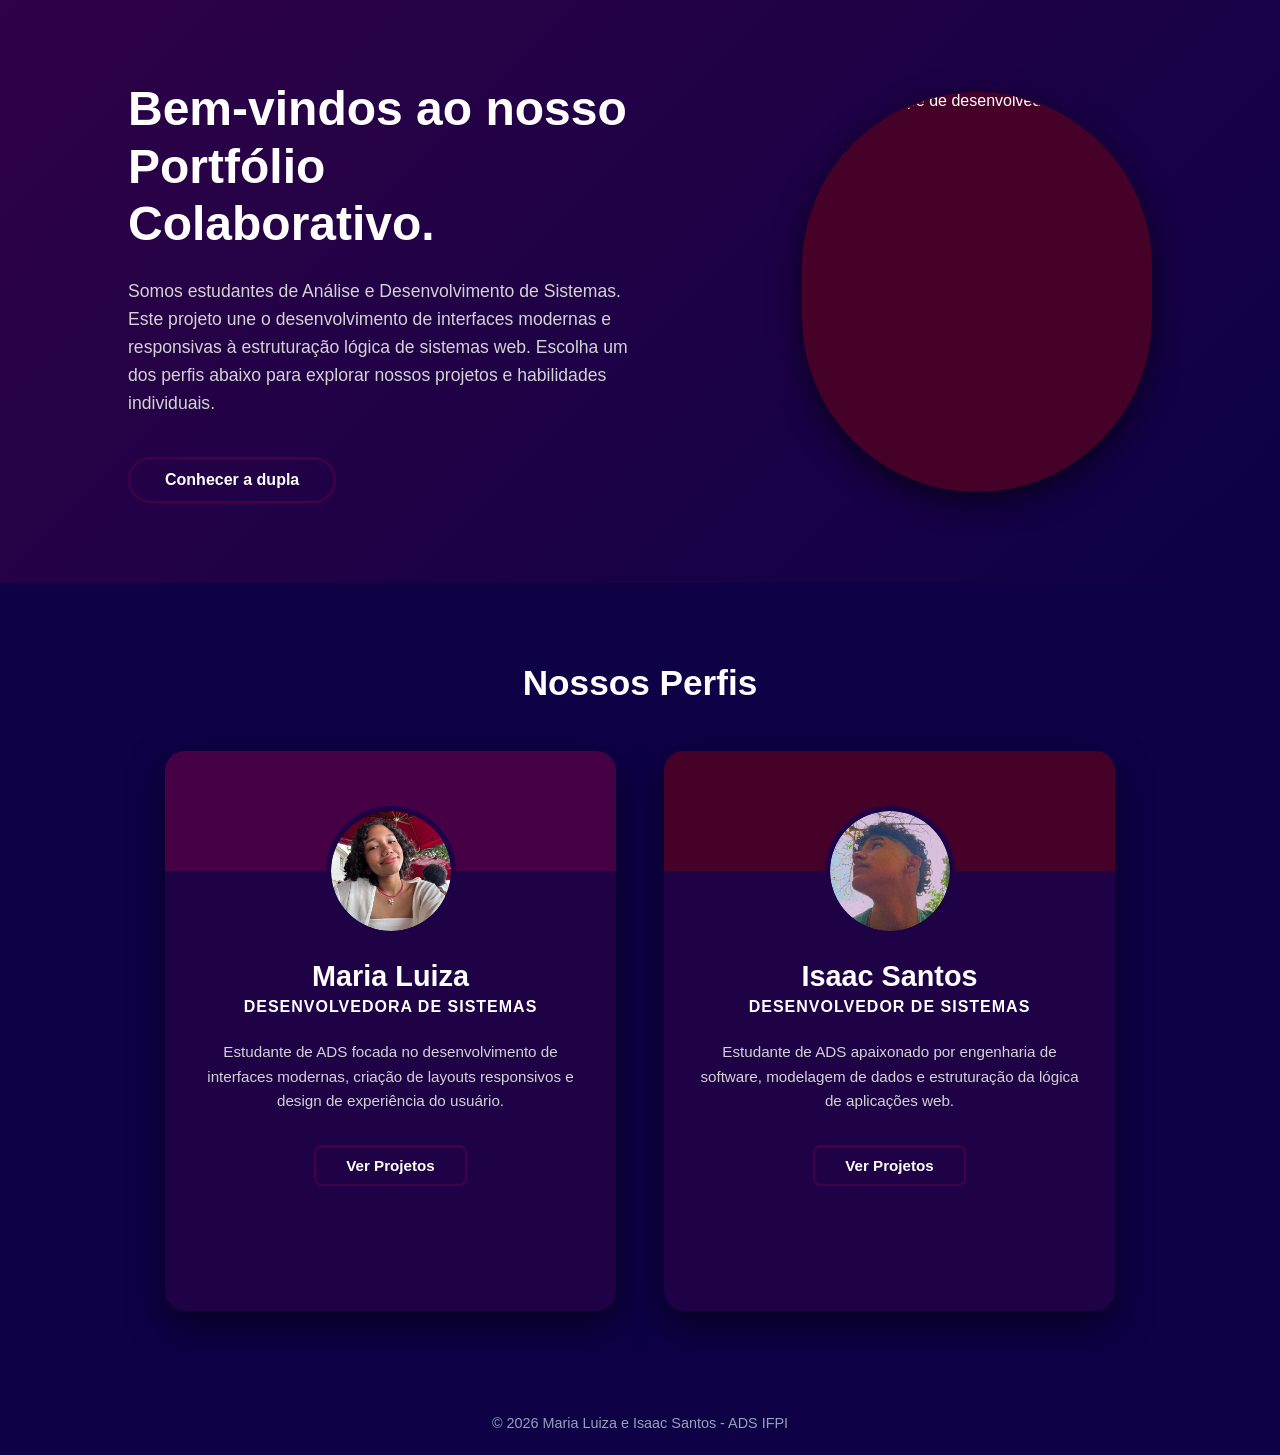
==== index.html @ f09e5b9e "Merge branch 'main' of https://github.com/Isaacst07/portifolio" ====
<!doctype html>
<html lang="pt-br">
  <head>
    <meta charset="UTF-8" />
    <meta name="viewport" content="width=device-width, initial-scale=1.0" />
    <title>Portfólio</title>
    <link rel="stylesheet" href="css/style.css" />
  </head>
  <body>
    <main>
      <section class="hero-section">
        <div class="hero-text">
          <h1>Bem-vindos ao nosso Portfólio Colaborativo.</h1>
          <p>
            Somos estudantes de Análise e Desenvolvimento de Sistemas. Este
            projeto une o desenvolvimento de interfaces modernas e responsivas à
            estruturação lógica de sistemas web. Escolha um dos perfis abaixo
            para explorar nossos projetos e habilidades individuais.
          </p>
          <a href="#dupla-card" class="btn-contato">Conhecer a dupla</a>
        </div>

        <div class="hero-img">
          <div class="fundo-oval">
            <img
              src="img/equipe.jpeg"
              alt="Foto da equipe de desenvolvedores"
            />
          </div>
        </div>
      </section>

      <section id="dupla-card" class="section-card">
        <h2>Nossos Perfis</h2>

        <div class="container-cards">
          <article class="card-perfil">
            <div class="banner-card maria-banner"></div>

            <div class="foto-perfil">
              <img src="img/malu_perfil.jpg" alt="Foto de Maria Luiza" />
            </div>

            <div class="info-card">
              <h3>Maria Luiza</h3>
              <span class="area-atuacao">Desenvolvedora de Sistemas</span>
              <p>
                Estudante de ADS focada no desenvolvimento de interfaces
                modernas, criação de layouts responsivos e design de experiência
                do usuário.
              </p>
              <a
                href="portifolio-maria/portifolio-maria.html"
                class="btn-entrar"
                >Ver Projetos</a
              >
            </div>
          </article>

          <article class="card-perfil">
            <div class="banner-card isaac-banner"></div>

            <div class="foto-perfil">
              <img src="img/isaac_perfil.jpg" alt="Foto de Isaac" />
            </div>

            <div class="info-card">
              <h3>Isaac Santos</h3>
              <span class="area-atuacao">Desenvolvedor de Sistemas</span>
              <p>
                Estudante de ADS apaixonado por engenharia de software,
                modelagem de dados e estruturação da lógica de aplicações web.
              </p>
              <a
                href="portifolio-isaac/portifolio-isaac.html"
                class="btn-entrar"
                >Ver Projetos</a
              >
            </div>
          </article>
        </div>
      </section>
    </main>

    <footer class="rodape">
      <p>&copy; 2026 Maria Luiza e Isaac Santos - ADS IFPI</p>
    </footer>
  </body>
</html>
---- css/style.css ----
:root {
  --cor-branca: #ffffff;
  --cor-fundo-principal: #0e0146;
  --cor-fundo-card: #1f0146;
  --cor-gradiente-inicio: #2f0146;
  --cor-destaque-1: #460146;
  --cor-destaque-2: #460128;
  --cor-texto-secundario: #d3d3d3;
  --cor-texto-rodape: #94a3b8;
}

* {
  margin: 0;
  padding: 0;
  box-sizing: border-box;
  font-family: "Segoe UI", Tahoma, Geneva, Verdana, sans-serif;
}

body {
  background-color: var(--cor-fundo-principal);
  color: var(--cor-branca);
}

.hero-section {
  background: linear-gradient(
    135deg,
    var(--cor-gradiente-inicio) 0%,
    var(--cor-fundo-principal) 100%
  );
  display: flex;
  align-items: center;
  justify-content: space-between;
  padding: 5rem 10%;
  min-height: 60vh;
}

.hero-text {
  flex: 1;
  max-width: 500px;
}

.hero-text h1 {
  font-size: 3rem;
  line-height: 1.2;
  margin-bottom: 1.5rem;
  font-weight: 800;
  color: var(--cor-branca);
}

.hero-text p {
  font-size: 1.1rem;
  line-height: 1.6;
  margin-bottom: 2.5rem;
  color: var(--cor-texto-secundario);
}

.btn-contato {
  display: inline-block;
  padding: 12px 35px;
  border: 2px solid var(--cor-destaque-1);
  border-radius: 50px;
  color: var(--cor-branca);
  text-decoration: none;
  font-weight: bold;
  transition: all 0.3s ease;
}

.btn-contato:hover {
  background-color: var(--cor-destaque-1);
  color: var(--cor-branca);
  box-shadow: 0 0 20px rgba(70, 1, 70, 0.4);
}

.hero-img {
  flex: 1;
  display: flex;
  justify-content: flex-end;
}

.fundo-oval {
  width: 350px;
  height: 400px;
  background-color: var(--cor-destaque-2);
  border-radius: 200px 200px 200px 200px;
  display: flex;
  align-items: center;
  justify-content: center;
  overflow: hidden;
  box-shadow: 0 10px 30px rgba(0, 0, 0, 0.6);
}

.fundo-oval img {
  width: 100%;
  height: 100%;
  object-fit: cover;
}

.section-card {
  padding: 5rem 10%;
  text-align: center;
  background-color: var(--cor-fundo-principal);
}

.section-card h2 {
  color: var(--cor-branca);
  font-size: 2.2rem;
  margin-bottom: 3rem;
  font-weight: 700;
}

.container-cards {
  display: flex;
  justify-content: center;
  gap: 3rem;
  max-width: 950px;
  margin: 0 auto;
}

.card-perfil {
  flex: 1;
  background-color: var(--cor-fundo-card);
  border-radius: 20px;
  height: 35rem;
  overflow: hidden;
  box-shadow: 0 15px 35px rgba(0, 0, 0, 0.5);
  position: relative;
  padding-bottom: 2.5rem;
  transition:
    transform 0.3s ease,
    box-shadow 0.3s ease;
}

.card-perfil:hover {
  transform: translateY(-8px);
  box-shadow: 0 25px 45px rgba(0, 0, 0, 0.7);
}

.banner-card {
  height: 120px;
  width: 100%;
}

.maria-banner {
  background-color: var(--cor-destaque-1);
}

.isaac-banner {
  background-color: var(--cor-destaque-2);
}

.foto-perfil {
  width: 130px;
  height: 130px;
  border-radius: 50%;
  border: 5px solid var(--cor-fundo-card);
  overflow: hidden;
  margin: -65px auto 1.5rem auto;
  position: relative;
  z-index: 2;
  background-color: var(--cor-fundo-principal);
}

.foto-perfil img {
  width: 100%;
  height: 100%;
  object-fit: cover;
}

.info-card {
  padding: 0 2rem;
  color: var(--cor-branca);
}

.info-card h3 {
  font-size: 1.8rem;
  font-weight: 700;
  margin-bottom: 0.3rem;
}

.area-atuacao {
  display: block;
  font-size: 1rem;
  color: var(--cor-branca);
  font-weight: 600;
  margin-bottom: 1.5rem;
  text-transform: uppercase;
  letter-spacing: 1px;
}

.info-card p {
  font-size: 0.95rem;
  line-height: 1.6;
  color: var(--cor-texto-secundario);
  margin-bottom: 2rem;
  min-height: 70px;
}

.btn-entrar {
  display: inline-block;
  text-decoration: none;
  color: var(--cor-branca);
  border: 2px solid var(--cor-destaque-1);
  padding: 10px 30px;
  font-weight: bold;
  border-radius: 8px;
  font-size: 0.95rem;
  transition: all 0.3s ease;
}

.btn-entrar:hover {
  background-color: var(--cor-destaque-1);
  color: var(--cor-branca);
}

.rodape {
  text-align: center;
  padding: 1.5rem;
  background-color: var(--cor-fundo-principal);
  color: var(--cor-texto-rodape);
  font-size: 0.9rem;
}

img {
  width: 120px;
  height: 120px;
  border-radius: 50%;
  object-fit: cover;
}

@media (max-width: 768px) {
  .hero-section {
    flex-direction: column;
    text-align: center;
    padding: 3rem 5%;
  }

  .hero-text {
    margin-bottom: 3rem;
  }

  .hero-img {
    justify-content: center;
  }

  .container-cards {
    flex-direction: column;
    gap: 4rem;
    padding: 0 1rem;
  }

  .card-perfil {
    max-width: 450px;
    margin: 0 auto;
    width: 100%;
  }
}
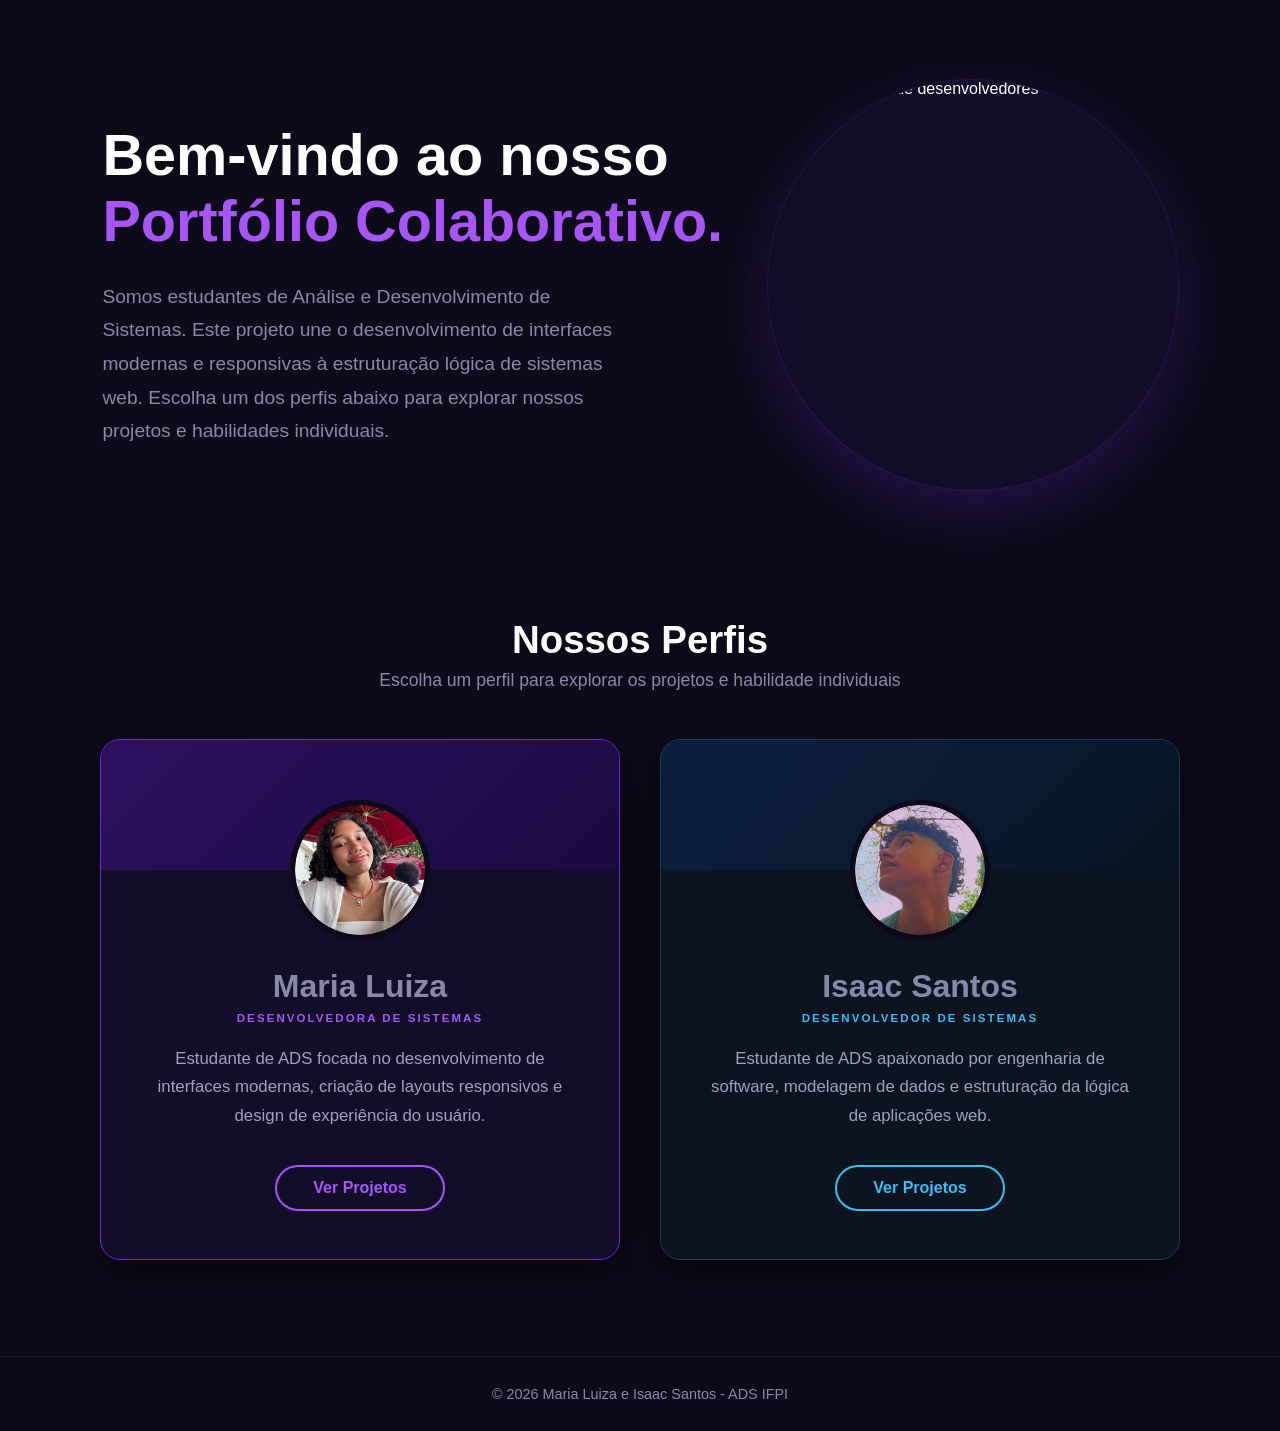
==== commit 0502f69e: ":sparkles: feat: Modficações na estrutura HTML e no estilo do CSS da página home" ====
--- a/index.html
+++ b/index.html
@@ -10,14 +10,13 @@
     <main>
       <section class="hero-section">
         <div class="hero-text">
-          <h1>Bem-vindos ao nosso Portfólio Colaborativo.</h1>
+          <h1>Bem-vindo ao nosso <br /><span>Portfólio Colaborativo.</span></h1>
           <p>
             Somos estudantes de Análise e Desenvolvimento de Sistemas. Este
             projeto une o desenvolvimento de interfaces modernas e responsivas à
             estruturação lógica de sistemas web. Escolha um dos perfis abaixo
             para explorar nossos projetos e habilidades individuais.
           </p>
-          <a href="#dupla-card" class="btn-contato">Conhecer a dupla</a>
         </div>
 
         <div class="hero-img">
@@ -32,6 +31,9 @@
 
       <section id="dupla-card" class="section-card">
         <h2>Nossos Perfis</h2>
+        <h3>
+          Escolha um perfil para explorar os projetos e habilidade individuais
+        </h3>
 
         <div class="container-cards">
           <article class="card-perfil">
--- a/css/style.css
+++ b/css/style.css
@@ -1,92 +1,91 @@
-:root {
-  --cor-branca: #ffffff;
-  --cor-fundo-principal: #0e0146;
-  --cor-fundo-card: #1f0146;
-  --cor-gradiente-inicio: #2f0146;
-  --cor-destaque-1: #460146;
-  --cor-destaque-2: #460128;
-  --cor-texto-secundario: #d3d3d3;
-  --cor-texto-rodape: #94a3b8;
-}
-
-* {
+*,
+*::before,
+*::after {
+  box-sizing: border-box;
   margin: 0;
   padding: 0;
-  box-sizing: border-box;
-  font-family: "Segoe UI", Tahoma, Geneva, Verdana, sans-serif;
+}
+
+:root {
+  --bg-main: #0d0b1a;
+  --bg-card-purple: #120e2a;
+  --bg-card-blue: #0c1420;
+
+  --text-white: #ffffff;
+  --text-muted: #8888aa;
+  --text-label: #9b59b6;
+
+  --accent-purple: #a855f7;
+  --dot-pink: #e040fb;
+  --dot-cyan: #00bcd4;
+
+  --border-purple: #6d28d9;
+  --border-blue: #1e3a5f;
+
+  --font: "Space Grotesk", sans-serif;
 }
 
 body {
-  background-color: var(--cor-fundo-principal);
-  color: var(--cor-branca);
+  background-color: var(--bg-main);
+  color: var(--text-white);
+  font-family: var(--font);
+  min-height: 100vh;
 }
 
 .hero-section {
-  background: linear-gradient(
-    135deg,
-    var(--cor-gradiente-inicio) 0%,
-    var(--cor-fundo-principal) 100%
-  );
   display: flex;
   align-items: center;
   justify-content: space-between;
-  padding: 5rem 10%;
-  min-height: 60vh;
+  gap: 4rem;
+  padding: 5rem 8vw 4rem;
+  position: relative;
+  overflow: hidden;
 }
 
 .hero-text {
   flex: 1;
-  max-width: 500px;
+  max-width: 600px;
 }
 
 .hero-text h1 {
-  font-size: 3rem;
-  line-height: 1.2;
-  margin-bottom: 1.5rem;
+  font-size: clamp(2.6rem, 4.5vw, 4.2rem);
   font-weight: 800;
-  color: var(--cor-branca);
+  line-height: 1.15;
+  margin-bottom: 1.6rem;
+  color: var(--text-white);
+  white-space: nowrap;
+}
+
+.hero-text h1 span {
+  color: var(--accent-purple);
 }
 
 .hero-text p {
-  font-size: 1.1rem;
-  line-height: 1.6;
-  margin-bottom: 2.5rem;
-  color: var(--cor-texto-secundario);
-}
-
-.btn-contato {
-  display: inline-block;
-  padding: 12px 35px;
-  border: 2px solid var(--cor-destaque-1);
-  border-radius: 50px;
-  color: var(--cor-branca);
-  text-decoration: none;
-  font-weight: bold;
-  transition: all 0.3s ease;
-}
-
-.btn-contato:hover {
-  background-color: var(--cor-destaque-1);
-  color: var(--cor-branca);
-  box-shadow: 0 0 20px rgba(70, 1, 70, 0.4);
+  font-size: 1.2rem;
+  line-height: 1.75;
+  color: var(--text-muted);
+  max-width: 520px;
 }
 
 .hero-img {
   flex: 1;
   display: flex;
   justify-content: flex-end;
+  align-items: center;
 }
 
 .fundo-oval {
-  width: 350px;
-  height: 400px;
-  background-color: var(--cor-destaque-2);
-  border-radius: 200px 200px 200px 200px;
+  width: clamp(300px, 32vw, 460px);
+  height: clamp(300px, 32vw, 460px);
+  background-color: var(--bg-card-purple);
+  border-radius: 50%;
   display: flex;
   align-items: center;
   justify-content: center;
   overflow: hidden;
-  box-shadow: 0 10px 30px rgba(0, 0, 0, 0.6);
+  box-shadow:
+    0 20px 60px rgba(109, 40, 217, 0.25),
+    0 0 0 1px rgba(168, 85, 247, 0.12);
 }
 
 .fundo-oval img {
@@ -96,35 +95,43 @@
 }
 
 .section-card {
-  padding: 5rem 10%;
+  padding: 4rem 6vw 6rem;
   text-align: center;
-  background-color: var(--cor-fundo-principal);
+  background-color: var(--bg-main);
 }
 
 .section-card h2 {
-  color: var(--cor-branca);
-  font-size: 2.2rem;
+  font-size: 2.4rem;
+  font-weight: 700;
+  color: var(--text-white);
+  margin-bottom: 0.5rem;
+}
+
+.section-card h3 {
+  font-size: 1.1rem;
+  font-weight: 400;
+  color: var(--text-muted);
   margin-bottom: 3rem;
-  font-weight: 700;
 }
 
 .container-cards {
   display: flex;
   justify-content: center;
-  gap: 3rem;
-  max-width: 950px;
+  gap: 2.5rem;
+  max-width: 1200px;
   margin: 0 auto;
 }
 
 .card-perfil {
   flex: 1;
-  background-color: var(--cor-fundo-card);
+  max-width: 520px;
+  background-color: var(--bg-card-purple);
   border-radius: 20px;
-  height: 35rem;
   overflow: hidden;
   box-shadow: 0 15px 35px rgba(0, 0, 0, 0.5);
   position: relative;
-  padding-bottom: 2.5rem;
+  padding-bottom: 3rem;
+  border: 1px solid var(--border-purple);
   transition:
     transform 0.3s ease,
     box-shadow 0.3s ease;
@@ -132,125 +139,171 @@
 
 .card-perfil:hover {
   transform: translateY(-8px);
-  box-shadow: 0 25px 45px rgba(0, 0, 0, 0.7);
+  box-shadow: 0 25px 50px rgba(109, 40, 217, 0.35);
 }
 
 .banner-card {
-  height: 120px;
+  height: 130px;
   width: 100%;
 }
 
 .maria-banner {
-  background-color: var(--cor-destaque-1);
+  background: linear-gradient(135deg, #2d1060, #1a0a40);
 }
 
 .isaac-banner {
-  background-color: var(--cor-destaque-2);
+  background: linear-gradient(135deg, #0c2040, #081525);
+}
+
+.card-perfil:last-child {
+  background-color: var(--bg-card-blue);
+  border-color: var(--border-blue);
+}
+
+.card-perfil:last-child:hover {
+  box-shadow: 0 25px 50px rgba(56, 189, 248, 0.2);
 }
 
 .foto-perfil {
-  width: 130px;
-  height: 130px;
+  width: 140px;
+  height: 140px;
   border-radius: 50%;
-  border: 5px solid var(--cor-fundo-card);
+  border: 5px solid var(--bg-main);
   overflow: hidden;
-  margin: -65px auto 1.5rem auto;
+  margin: -70px auto 1.8rem auto;
   position: relative;
   z-index: 2;
-  background-color: var(--cor-fundo-principal);
+  background-color: var(--bg-main);
 }
 
 .foto-perfil img {
   width: 100%;
   height: 100%;
   object-fit: cover;
+  border-radius: 50%;
 }
 
 .info-card {
-  padding: 0 2rem;
-  color: var(--cor-branca);
+  padding: 0 2.5rem;
+  color: var(--text-white);
 }
 
 .info-card h3 {
-  font-size: 1.8rem;
+  font-size: 2rem;
   font-weight: 700;
-  margin-bottom: 0.3rem;
+  margin-bottom: 0.4rem;
 }
 
 .area-atuacao {
   display: block;
-  font-size: 1rem;
-  color: var(--cor-branca);
-  font-weight: 600;
-  margin-bottom: 1.5rem;
+  font-size: 0.72rem;
+  font-weight: 700;
+  letter-spacing: 0.18em;
   text-transform: uppercase;
-  letter-spacing: 1px;
+  color: var(--accent-purple);
+  margin-bottom: 1.3rem;
+}
+
+.card-perfil:last-child .area-atuacao {
+  color: #38bdf8;
 }
 
 .info-card p {
-  font-size: 0.95rem;
-  line-height: 1.6;
-  color: var(--cor-texto-secundario);
-  margin-bottom: 2rem;
-  min-height: 70px;
+  font-size: 1.05rem;
+  line-height: 1.7;
+  color: #a0a0c0;
+  margin-bottom: 2.2rem;
+  min-height: 72px;
 }
 
 .btn-entrar {
   display: inline-block;
   text-decoration: none;
-  color: var(--cor-branca);
-  border: 2px solid var(--cor-destaque-1);
-  padding: 10px 30px;
-  font-weight: bold;
-  border-radius: 8px;
-  font-size: 0.95rem;
-  transition: all 0.3s ease;
+  color: var(--accent-purple);
+  border: 2px solid var(--accent-purple);
+  padding: 12px 36px;
+  font-family: var(--font);
+  font-weight: 700;
+  border-radius: 50px;
+  font-size: 1rem;
+  transition:
+    background 0.3s ease,
+    color 0.3s ease;
 }
 
 .btn-entrar:hover {
-  background-color: var(--cor-destaque-1);
-  color: var(--cor-branca);
+  background-color: var(--accent-purple);
+  color: var(--text-white);
+}
+
+.card-perfil:last-child .btn-entrar {
+  color: #38bdf8;
+  border-color: #38bdf8;
+}
+
+.card-perfil:last-child .btn-entrar:hover {
+  background-color: #38bdf8;
+  color: var(--bg-main);
 }
 
 .rodape {
   text-align: center;
-  padding: 1.5rem;
-  background-color: var(--cor-fundo-principal);
-  color: var(--cor-texto-rodape);
+  padding: 1.8rem;
+  background-color: var(--bg-main);
+  border-top: 1px solid #1e1535;
+  color: var(--text-muted);
   font-size: 0.9rem;
 }
 
-img {
-  width: 120px;
-  height: 120px;
-  border-radius: 50%;
-  object-fit: cover;
-}
-
-@media (max-width: 768px) {
+@media (max-width: 1024px) {
+  .hero-text h1 {
+    white-space: normal;
+  }
+}
+
+@media (max-width: 900px) {
   .hero-section {
     flex-direction: column;
     text-align: center;
-    padding: 3rem 5%;
+    padding: 4rem 6vw 3rem;
+    gap: 2.5rem;
   }
 
   .hero-text {
-    margin-bottom: 3rem;
+    max-width: 100%;
+  }
+
+  .hero-text h1 {
+    white-space: normal;
+  }
+
+  .hero-text p {
+    margin: 0 auto;
   }
 
   .hero-img {
     justify-content: center;
   }
 
+  .fundo-oval {
+    width: 260px;
+    height: 260px;
+  }
+}
+
+@media (max-width: 640px) {
+  .section-card {
+    padding: 3rem 5%;
+  }
+
   .container-cards {
     flex-direction: column;
-    gap: 4rem;
+    gap: 5rem;
     padding: 0 1rem;
   }
 
   .card-perfil {
-    max-width: 450px;
-    margin: 0 auto;
+    max-width: 100%;
     width: 100%;
   }
 }
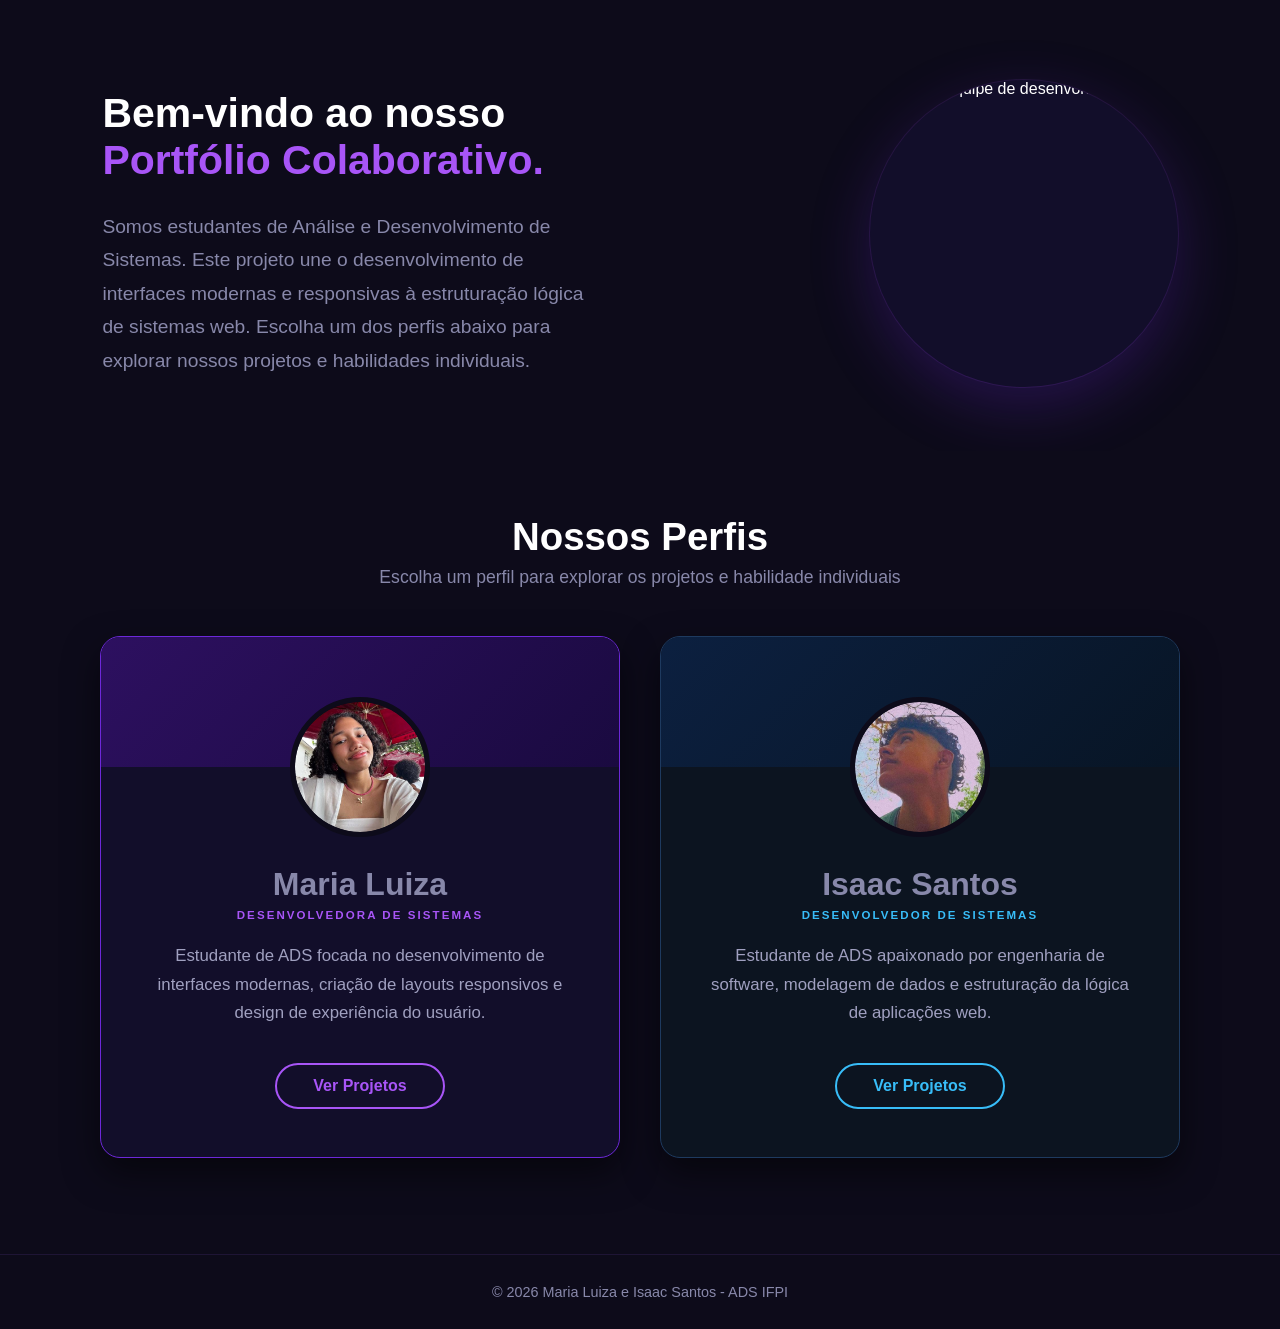
==== commit 2d74cddc: ":sparkles: feat: Adicionando a página HTML juntamente com o estilo do CSS do Isaac" ====
--- a/index.html
+++ b/index.html
@@ -3,7 +3,11 @@
   <head>
     <meta charset="UTF-8" />
     <meta name="viewport" content="width=device-width, initial-scale=1.0" />
-    <title>Portfólio</title>
+    <link
+      rel="icon"
+      href="data:image/svg+xml,<svg xmlns=%22http://www.w3.org/2000/svg%22 viewBox=%220 0 100 100%22><text y=%22.9em%22 font-size=%2290%22>👨🏽‍💻</text></svg>"
+    />
+    <title>Portfólio Colaborativo</title>
     <link rel="stylesheet" href="css/style.css" />
   </head>
   <body>
--- a/css/style.css
+++ b/css/style.css
@@ -13,11 +13,8 @@
 
   --text-white: #ffffff;
   --text-muted: #8888aa;
-  --text-label: #9b59b6;
 
   --accent-purple: #a855f7;
-  --dot-pink: #e040fb;
-  --dot-cyan: #00bcd4;
 
   --border-purple: #6d28d9;
   --border-blue: #1e3a5f;
@@ -48,7 +45,7 @@
 }
 
 .hero-text h1 {
-  font-size: clamp(2.6rem, 4.5vw, 4.2rem);
+  font-size: clamp(2rem, 3.2vw, 3.2rem);
   font-weight: 800;
   line-height: 1.15;
   margin-bottom: 1.6rem;
@@ -75,8 +72,8 @@
 }
 
 .fundo-oval {
-  width: clamp(300px, 32vw, 460px);
-  height: clamp(300px, 32vw, 460px);
+  width: clamp(220px, 24vw, 360px);
+  height: clamp(220px, 24vw, 360px);
   background-color: var(--bg-card-purple);
   border-radius: 50%;
   display: flex;
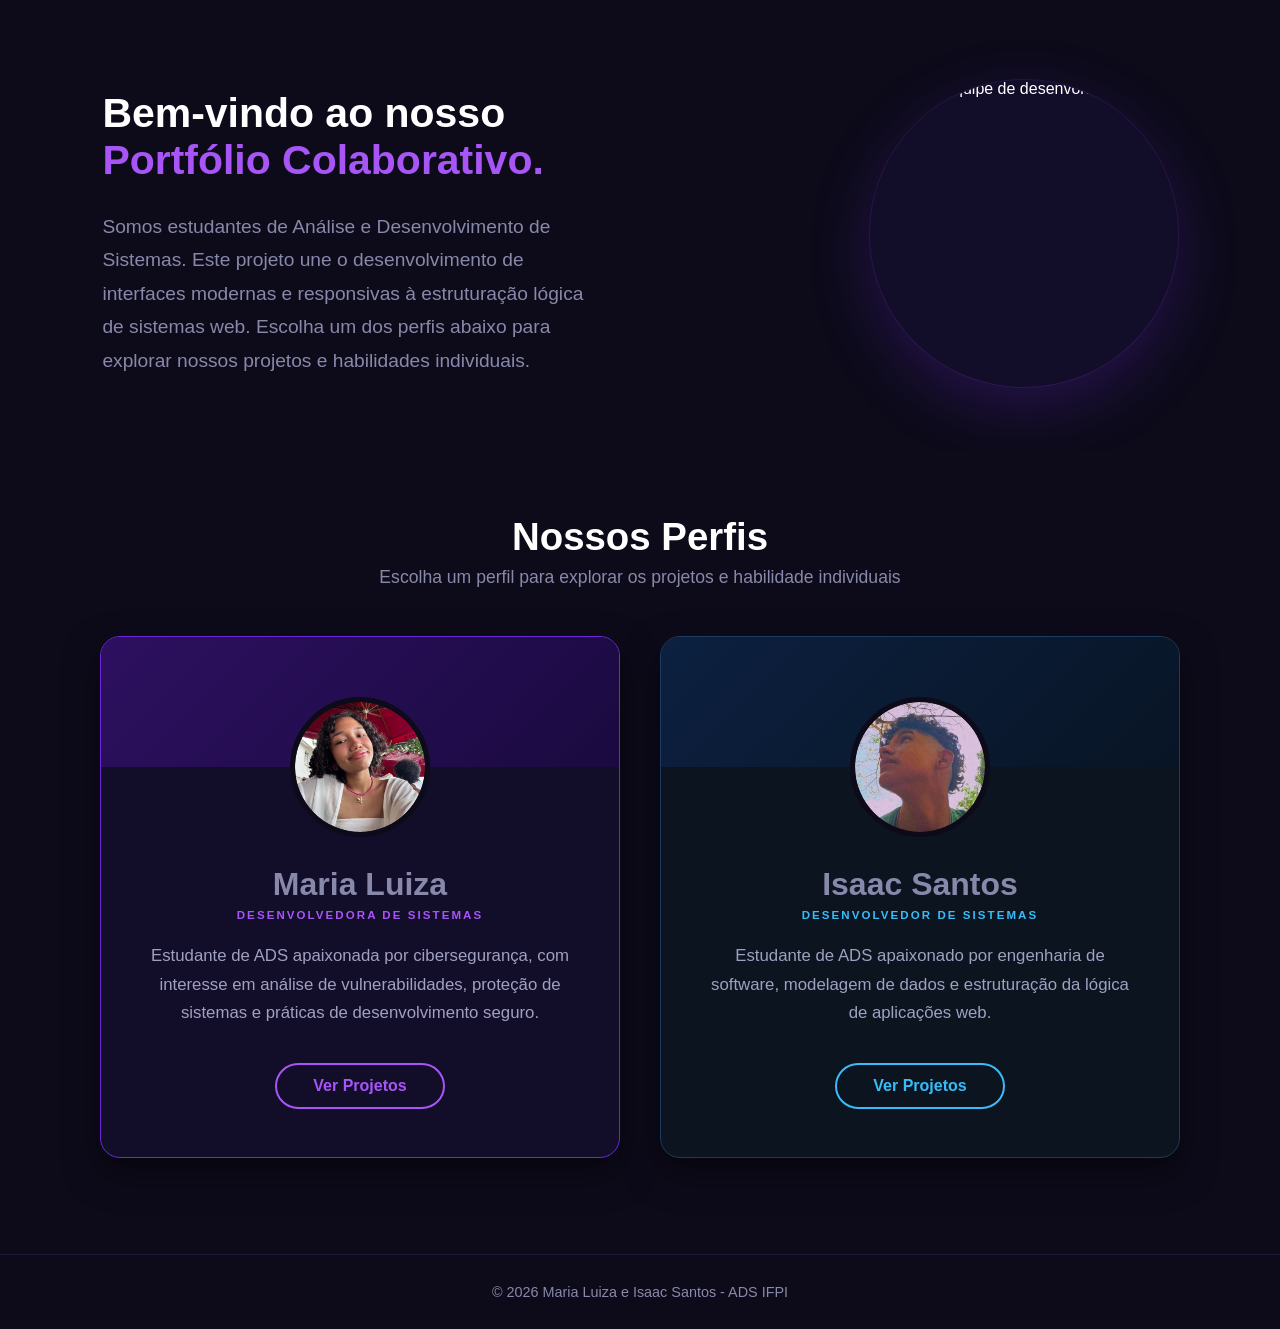
==== commit c115260a: "Resolvendo conflitos" ====
--- a/index.html
+++ b/index.html
@@ -3,10 +3,7 @@
   <head>
     <meta charset="UTF-8" />
     <meta name="viewport" content="width=device-width, initial-scale=1.0" />
-    <link
-      rel="icon"
-      href="data:image/svg+xml,<svg xmlns=%22http://www.w3.org/2000/svg%22 viewBox=%220 0 100 100%22><text y=%22.9em%22 font-size=%2290%22>👨🏽‍💻</text></svg>"
-    />
+    <link rel="icon" href="./img/icon-inicial.webp" />
     <title>Portfólio Colaborativo</title>
     <link rel="stylesheet" href="css/style.css" />
   </head>
@@ -51,13 +48,11 @@
               <h3>Maria Luiza</h3>
               <span class="area-atuacao">Desenvolvedora de Sistemas</span>
               <p>
-                Estudante de ADS focada no desenvolvimento de interfaces
-                modernas, criação de layouts responsivos e design de experiência
-                do usuário.
+              Estudante de ADS apaixonada por cibersegurança, 
+              com interesse em análise de vulnerabilidades, proteção de sistemas e
+               práticas de desenvolvimento seguro.
               </p>
-              <a
-                href="portifolio-maria/portifolio-maria.html"
-                class="btn-entrar"
+              <a href="portifolio-maria/index.html" class="btn-entrar"
                 >Ver Projetos</a
               >
             </div>
@@ -77,9 +72,7 @@
                 Estudante de ADS apaixonado por engenharia de software,
                 modelagem de dados e estruturação da lógica de aplicações web.
               </p>
-              <a
-                href="portifolio-isaac/portifolio-isaac.html"
-                class="btn-entrar"
+              <a href="portifolio-isaac/index.html" class="btn-entrar"
                 >Ver Projetos</a
               >
             </div>
